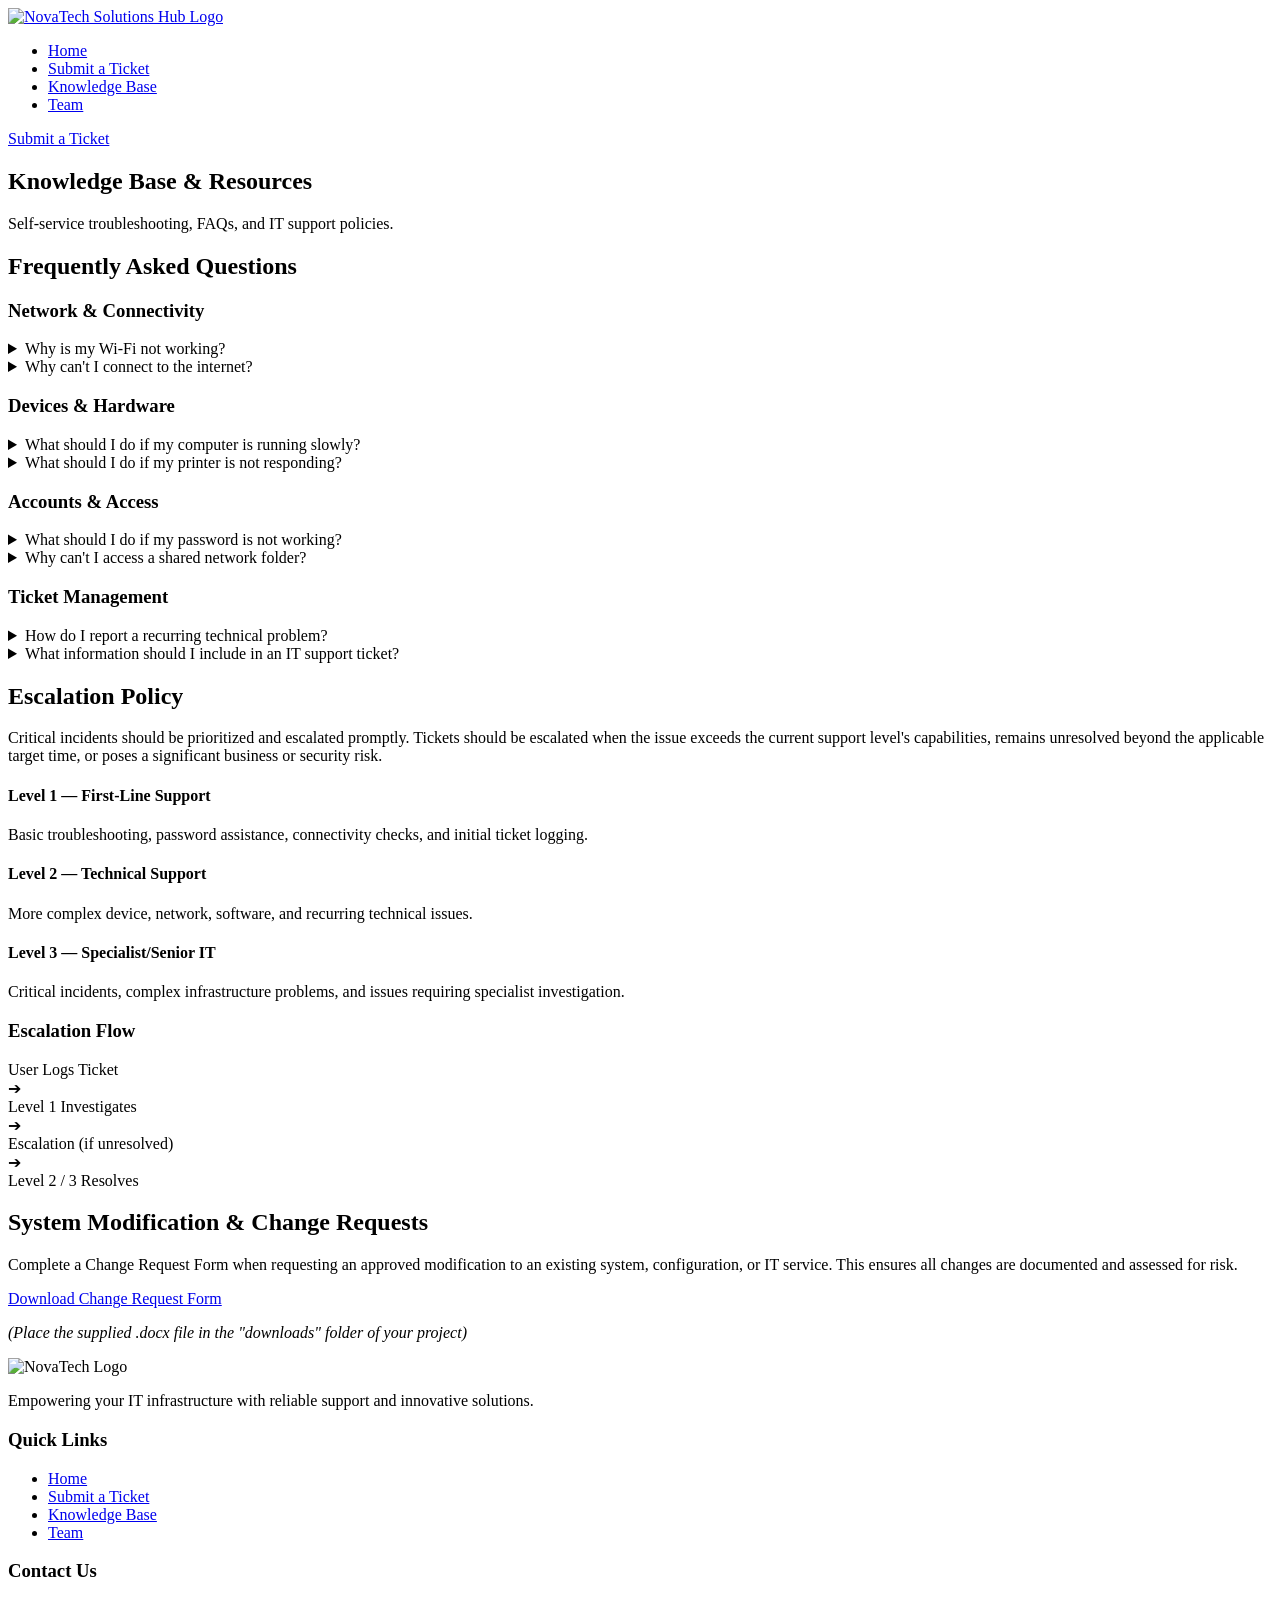
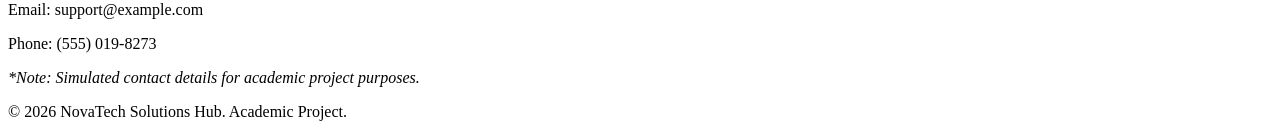
==== knowledge-base.html @ 7ab551b1 "Create knowledge-base.html" ====
<!DOCTYPE html>
<html lang="en">
<head>
    <meta charset="UTF-8">
    <meta name="viewport" content="width=device-width, initial-scale=1.0">
    <title>Knowledge Base | NovaTech Solutions Hub</title>
    <link rel="stylesheet" href="style.css">
</head>
<body>
    <!-- Header & Navigation -->
    <header>
        <div class="container header-container">
            <div class="logo">
                <a href="index.html">
                    <img src="images/novatech-logo.png" alt="NovaTech Solutions Hub Logo">
                </a>
            </div>
            <nav>
                <ul class="nav-links">
                    <li><a href="index.html">Home</a></li>
                    <li><a href="submit-ticket.html">Submit a Ticket</a></li>
                    <li><a href="knowledge-base.html" class="active">Knowledge Base</a></li>
                    <li><a href="team.html">Team</a></li>
                </ul>
            </nav>
            <div class="header-cta">
                <a href="submit-ticket.html" class="btn btn-primary">Submit a Ticket</a>
            </div>
        </div>
    </header>

    <!-- Page Header -->
    <section class="page-header">
        <div class="container">
            <h1>Knowledge Base & Resources</h1>
            <p>Self-service troubleshooting, FAQs, and IT support policies.</p>
        </div>
    </section>

    <!-- Main Content -->
    <section class="kb-section section-padding">
        <div class="container">
            
            <!-- FAQs Section -->
            <div class="faq-container">
                <div class="section-title">
                    <h2>Frequently Asked Questions</h2>
                    <div class="divider"></div>
                </div>

                <!-- Category: Network & Connectivity -->
                <div class="faq-category">
                    <h3>Network & Connectivity</h3>
                    
                    <details class="faq-item">
                        <summary>Why is my Wi-Fi not working?</summary>
                        <div class="faq-content">
                            <p><strong>Steps:</strong> Ensure Wi-Fi is enabled on your device. Restart your device. Check if other devices can connect to the same network. If on a laptop, look for a physical Wi-Fi switch.</p>
                            <p><strong>Stop & Report:</strong> Stop troubleshooting and log a ticket if the network name (SSID) is missing, or if multiple users are experiencing the same issue.</p>
                        </div>
                    </details>
                    
                    <details class="faq-item">
                        <summary>Why can't I connect to the internet?</summary>
                        <div class="faq-content">
                            <p><strong>Steps:</strong> Check your ethernet cable connections if hardwired. Verify your router/modem is powered on. Restart your browser and clear the cache.</p>
                            <p><strong>Stop & Report:</strong> Stop if you receive specific proxy or DNS error messages, and report the issue to IT support.</p>
                        </div>
                    </details>
                </div>

                <!-- Category: Devices & Hardware -->
                <div class="faq-category">
                    <h3>Devices & Hardware</h3>
                    
                    <details class="faq-item">
                        <summary>What should I do if my computer is running slowly?</summary>
                        <div class="faq-content">
                            <p><strong>Steps:</strong> Close unused applications and browser tabs. Perform a system restart. Check your hard drive for available space.</p>
                            <p><strong>Stop & Report:</strong> Log a ticket if the computer crashes, makes unusual hardware noises, or remains slow after a reboot.</p>
                        </div>
                    </details>

                    <details class="faq-item">
                        <summary>What should I do if my printer is not responding?</summary>
                        <div class="faq-content">
                            <p><strong>Steps:</strong> Verify the printer is turned on and has paper/toner. Clear any visible paper jams. Cancel stuck documents in the print queue and restart the printer.</p>
                            <p><strong>Stop & Report:</strong> Report the issue if the printer displays an internal hardware error code or if it disappears completely from your network devices list.</p>
                        </div>
                    </details>
                </div>

                <!-- Category: Accounts & Access -->
                <div class="faq-category">
                    <h3>Accounts & Access</h3>
                    
                    <details class="faq-item">
                        <summary>What should I do if my password is not working?</summary>
                        <div class="faq-content">
                            <p><strong>Steps:</strong> Ensure Caps Lock is off. Carefully retype your password. Try logging into a different company portal to verify if the account is locked.</p>
                            <p><strong>Stop & Report:</strong> If you receive a "Account Locked" message or have forgotten the password entirely, submit a ticket for a secure password reset.</p>
                        </div>
                    </details>

                    <details class="faq-item">
                        <summary>Why can't I access a shared network folder?</summary>
                        <div class="faq-content">
                            <p><strong>Steps:</strong> Check your internet/VPN connection. Restart your file explorer. Verify the folder path is correct.</p>
                            <p><strong>Stop & Report:</strong> Log a ticket if you get an "Access Denied" error, as your user permissions may need to be modified.</p>
                        </div>
                    </details>
                </div>

                <!-- Category: Ticket Management -->
                <div class="faq-category">
                    <h3>Ticket Management</h3>
                    
                    <details class="faq-item">
                        <summary>How do I report a recurring technical problem?</summary>
                        <div class="faq-content">
                            <p><strong>Steps:</strong> Download the IT Ticket Management Workbook. Clearly state that this is a recurring issue and reference any previous ticket numbers if available.</p>
                            <p><strong>Stop & Report:</strong> Do not attempt advanced registry or system changes. Let technical support investigate the root cause.</p>
                        </div>
                    </details>

                    <details class="faq-item">
                        <summary>What information should I include in an IT support ticket?</summary>
                        <div class="faq-content">
                            <p><strong>Steps:</strong> Include your name, date/time, affected device, a clear description of the issue, specific error messages, impact on your work, and what you have already tried to fix it.</p>
                        </div>
                    </details>
                </div>
            </div>

            <!-- Escalation Policy Section -->
            <div class="escalation-section mt-4 bg-light card">
                <div class="section-title">
                    <h2>Escalation Policy</h2>
                    <div class="divider"></div>
                </div>
                <p class="mb-2">Critical incidents should be prioritized and escalated promptly. Tickets should be escalated when the issue exceeds the current support level's capabilities, remains unresolved beyond the applicable target time, or poses a significant business or security risk.</p>
                
                <div class="escalation-levels">
                    <div class="level-card">
                        <h4>Level 1 — First-Line Support</h4>
                        <p>Basic troubleshooting, password assistance, connectivity checks, and initial ticket logging.</p>
                    </div>
                    <div class="level-card">
                        <h4>Level 2 — Technical Support</h4>
                        <p>More complex device, network, software, and recurring technical issues.</p>
                    </div>
                    <div class="level-card">
                        <h4>Level 3 — Specialist/Senior IT</h4>
                        <p>Critical incidents, complex infrastructure problems, and issues requiring specialist investigation.</p>
                    </div>
                </div>

                <div class="escalation-flow mt-3">
                    <h3>Escalation Flow</h3>
                    <div class="flow-diagram">
                        <div class="flow-box">User Logs Ticket</div>
                        <div class="flow-arrow">➔</div>
                        <div class="flow-box">Level 1 Investigates</div>
                        <div class="flow-arrow">➔</div>
                        <div class="flow-box">Escalation (if unresolved)</div>
                        <div class="flow-arrow">➔</div>
                        <div class="flow-box">Level 2 / 3 Resolves</div>
                    </div>
                </div>
            </div>

            <!-- Change Request Form -->
            <div class="change-request-section text-center mt-4">
                <h2>System Modification & Change Requests</h2>
                <p class="mb-2">Complete a Change Request Form when requesting an approved modification to an existing system, configuration, or IT service. This ensures all changes are documented and assessed for risk.</p>
                <a href="downloads/Change-Request-Form.docx" class="btn btn-secondary btn-large" download>Download Change Request Form</a>
                <p class="small-text mt-1"><em>(Place the supplied .docx file in the "downloads" folder of your project)</em></p>
            </div>

        </div>
    </section>

    <!-- Footer -->
    <footer>
        <div class="container footer-container">
            <div class="footer-info">
                <img src="images/novatech-logo.png" alt="NovaTech Logo" class="footer-logo">
                <p>Empowering your IT infrastructure with reliable support and innovative solutions.</p>
            </div>
            <div class="footer-links">
                <h3>Quick Links</h3>
                <ul>
                    <li><a href="index.html">Home</a></li>
                    <li><a href="submit-ticket.html">Submit a Ticket</a></li>
                    <li><a href="knowledge-base.html">Knowledge Base</a></li>
                    <li><a href="team.html">Team</a></li>
                </ul>
            </div>
            <div class="footer-contact">
                <h3>Contact Us</h3>
                <p>Email: support@example.com</p>
                <p>Phone: (555) 019-8273</p>
                <p><em>*Note: Simulated contact details for academic project purposes.</em></p>
            </div>
        </div>
        <div class="footer-bottom">
            <p>&copy; 2026 NovaTech Solutions Hub. Academic Project.</p>
        </div>
    </footer>
</body>
  </html>
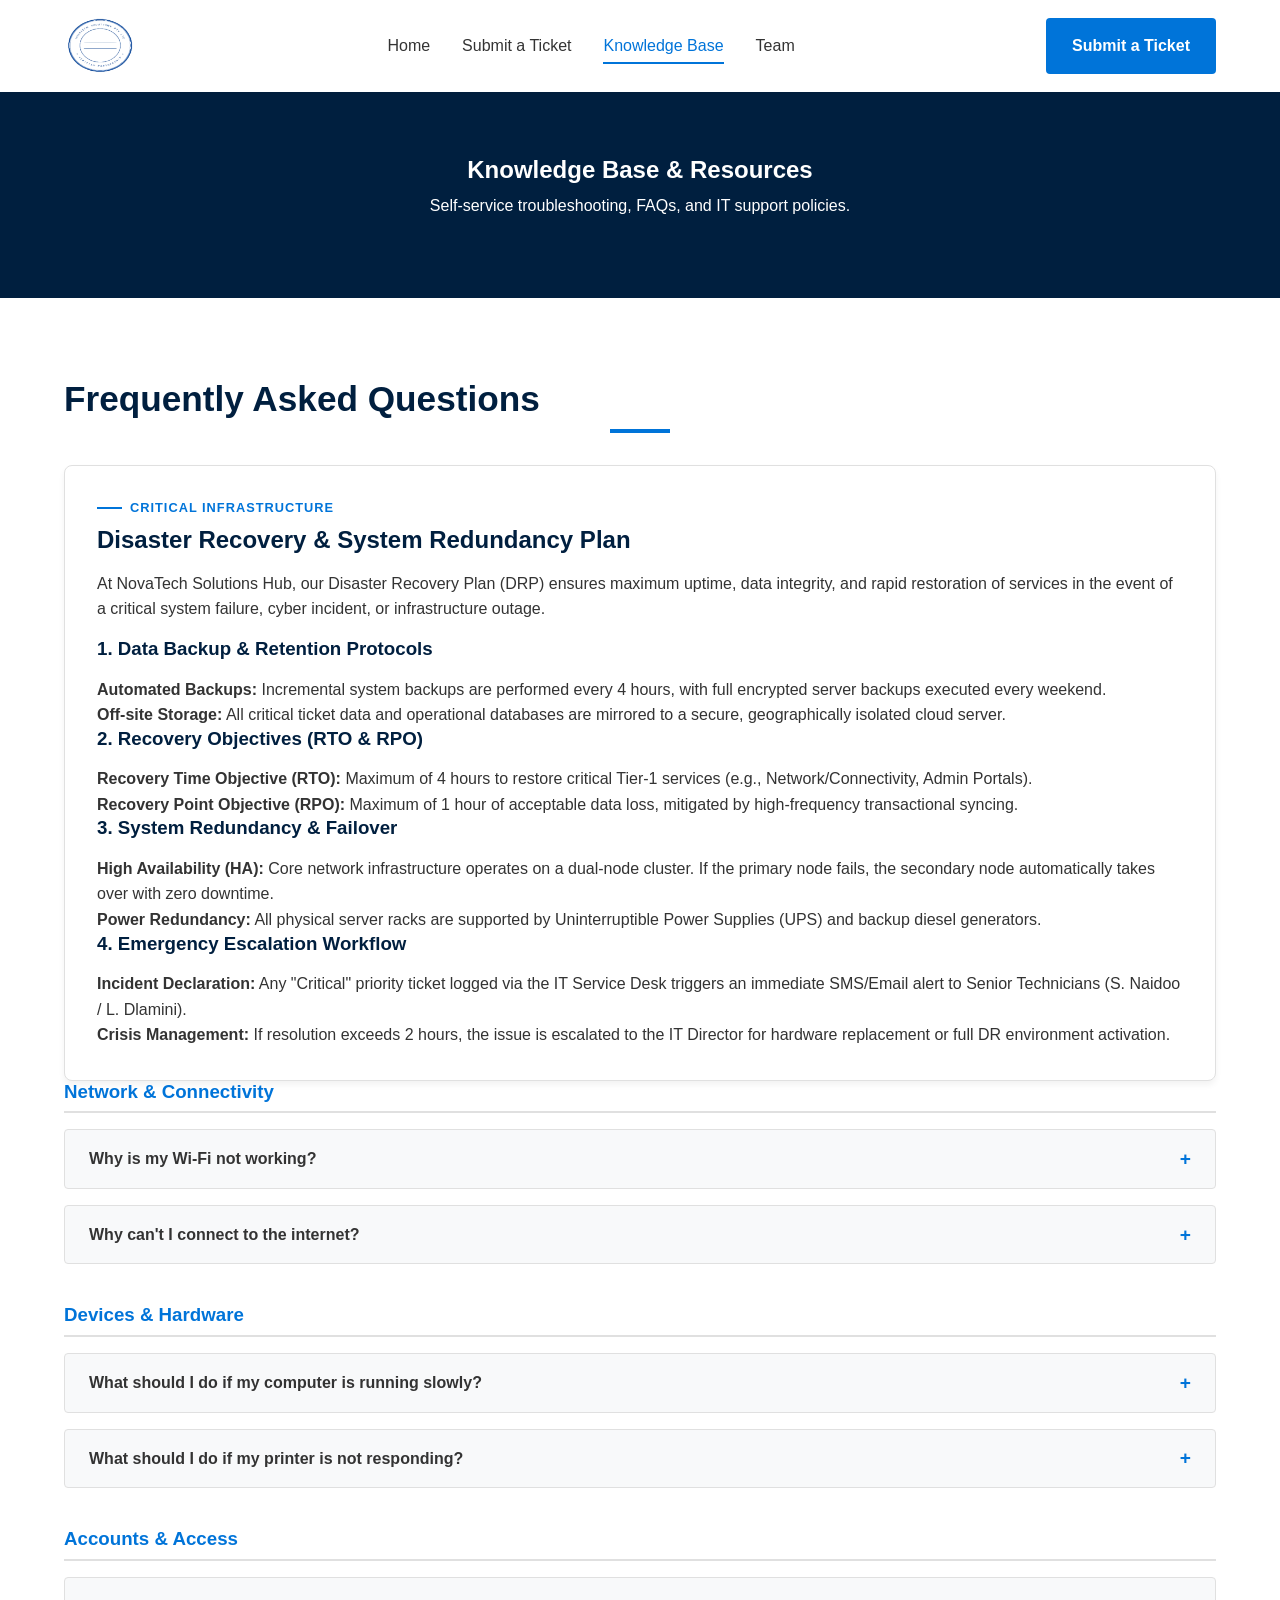
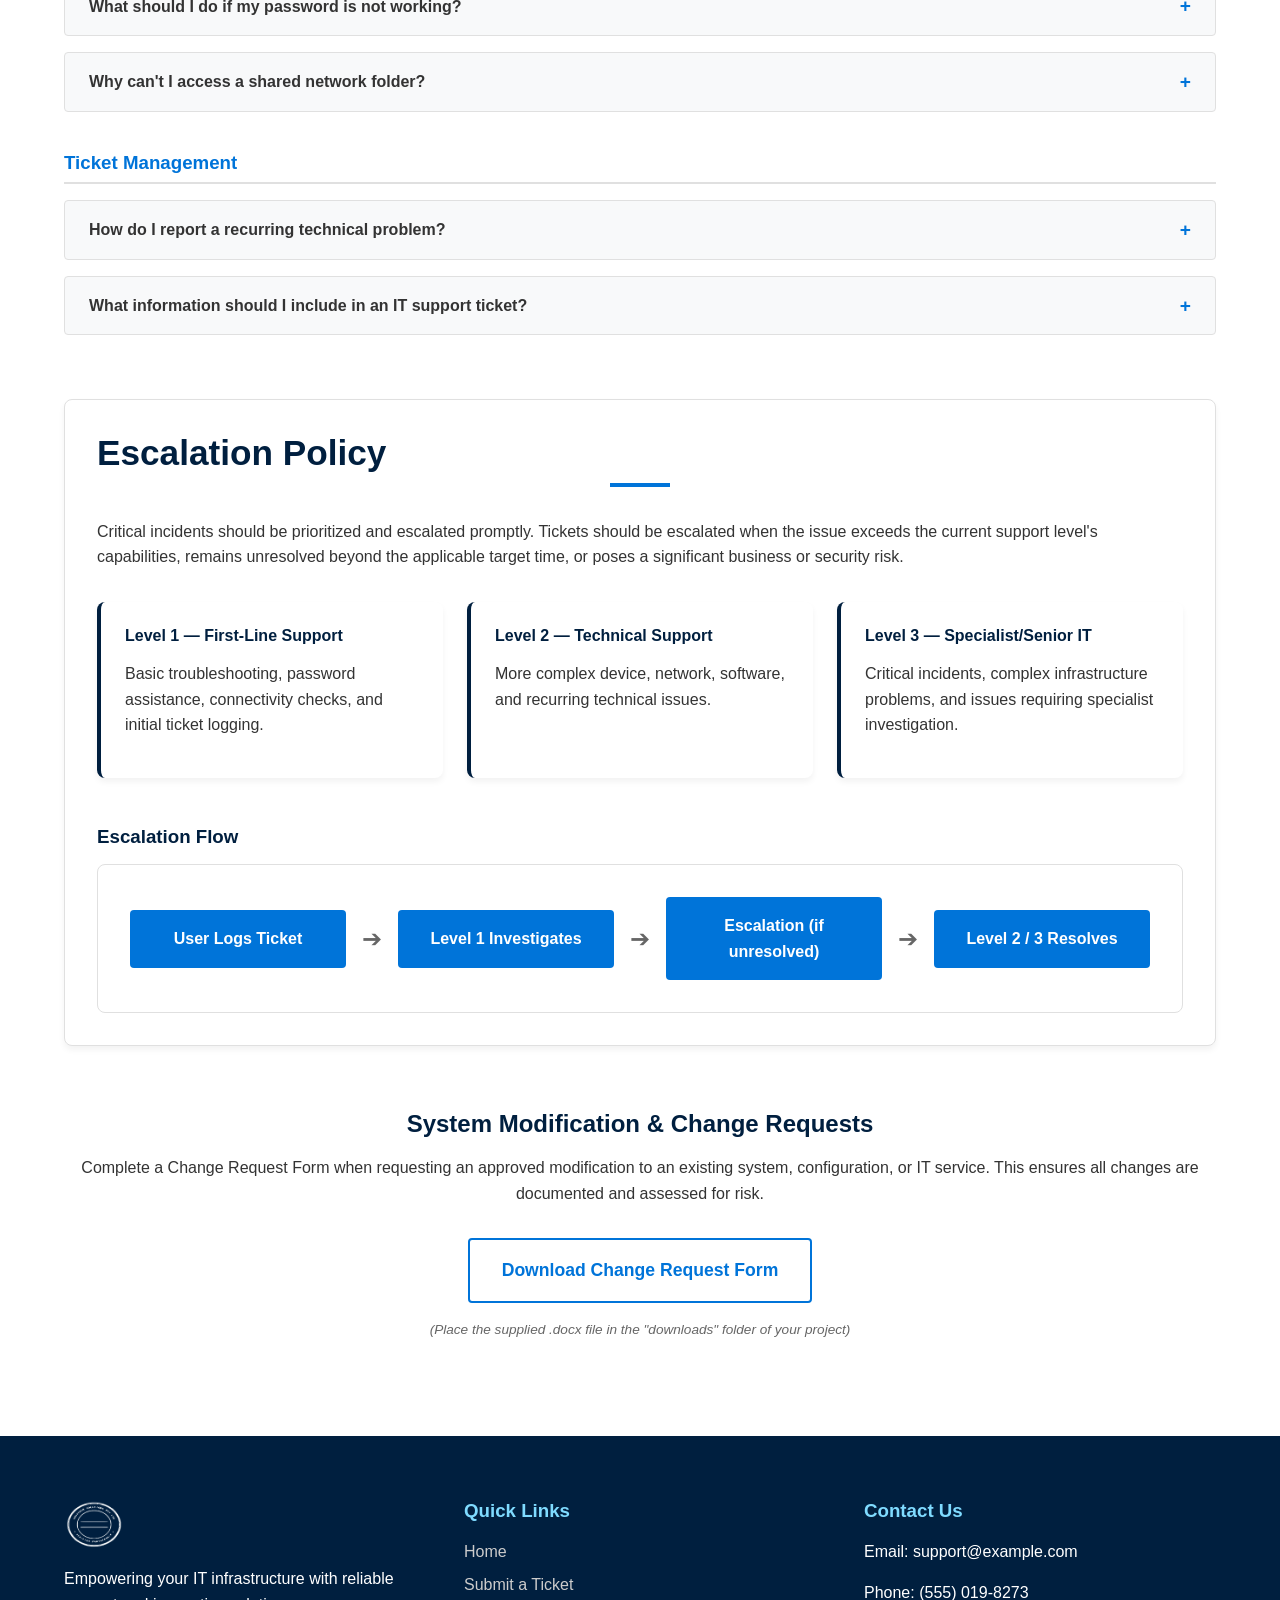
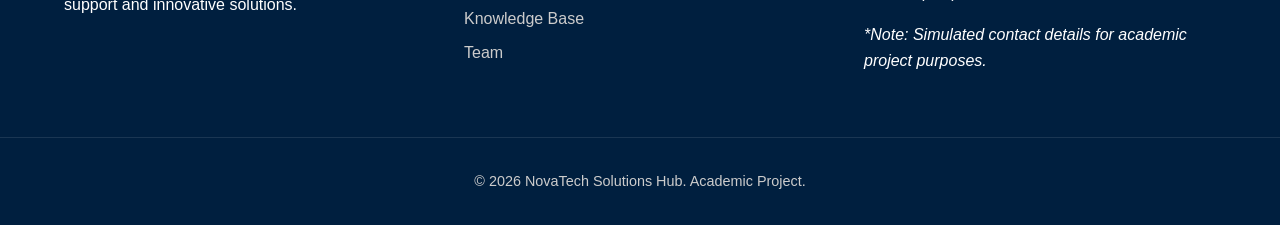
==== commit 8d63dc54: "Update knowledge-base.html" ====
--- a/knowledge-base.html
+++ b/knowledge-base.html
@@ -47,6 +47,47 @@
                     <h2>Frequently Asked Questions</h2>
                     <div class="divider"></div>
                 </div>
+                <!-- Disaster Recovery & Business Continuity Plan -->
+<div class="kb-section card mb-4" id="disaster-recovery">
+    <div class="card-subtitle"><span class="blue-line"></span> CRITICAL INFRASTRUCTURE</div>
+    <h2>Disaster Recovery & System Redundancy Plan</h2>
+    <p>At NovaTech Solutions Hub, our Disaster Recovery Plan (DRP) ensures maximum uptime, data integrity, and rapid restoration of services in the event of a critical system failure, cyber incident, or infrastructure outage.</p>
+    
+    <div class="drp-grid">
+        <div class="drp-item">
+            <h3>1. Data Backup & Retention Protocols</h3>
+            <ul>
+                <li><strong>Automated Backups:</strong> Incremental system backups are performed every 4 hours, with full encrypted server backups executed every weekend.</li>
+                <li><strong>Off-site Storage:</strong> All critical ticket data and operational databases are mirrored to a secure, geographically isolated cloud server.</li>
+            </ul>
+        </div>
+
+        <div class="drp-item">
+            <h3>2. Recovery Objectives (RTO & RPO)</h3>
+            <ul>
+                <li><strong>Recovery Time Objective (RTO):</strong> Maximum of 4 hours to restore critical Tier-1 services (e.g., Network/Connectivity, Admin Portals).</li>
+                <li><strong>Recovery Point Objective (RPO):</strong> Maximum of 1 hour of acceptable data loss, mitigated by high-frequency transactional syncing.</li>
+            </ul>
+        </div>
+
+        <div class="drp-item">
+            <h3>3. System Redundancy & Failover</h3>
+            <ul>
+                <li><strong>High Availability (HA):</strong> Core network infrastructure operates on a dual-node cluster. If the primary node fails, the secondary node automatically takes over with zero downtime.</li>
+                <li><strong>Power Redundancy:</strong> All physical server racks are supported by Uninterruptible Power Supplies (UPS) and backup diesel generators.</li>
+            </ul>
+        </div>
+
+        <div class="drp-item">
+            <h3>4. Emergency Escalation Workflow</h3>
+            <ul>
+                <li><strong>Incident Declaration:</strong> Any "Critical" priority ticket logged via the IT Service Desk triggers an immediate SMS/Email alert to Senior Technicians (S. Naidoo / L. Dlamini).</li>
+                <li><strong>Crisis Management:</strong> If resolution exceeds 2 hours, the issue is escalated to the IT Director for hardware replacement or full DR environment activation.</li>
+            </ul>
+        </div>
+    </div>
+</div>
+                
 
                 <!-- Category: Network & Connectivity -->
                 <div class="faq-category">
--- a/style.css
+++ b/style.css
@@ -0,0 +1,725 @@
+/*=========================================
+  CSS RESET & VARIABLES
+=========================================*/
+:root {
+    --primary-color: #001f3f; /* Navy */
+    --secondary-color: #0074D9; /* Medium Blue */
+    --accent-color: #7FDBFF; /* Light Blue */
+    --bg-light: #F8F9FA;
+    --bg-white: #FFFFFF;
+    --text-dark: #333333;
+    --text-muted: #666666;
+    --border-color: #E0E0E0;
+    --shadow: 0 4px 6px rgba(0, 0, 0, 0.05);
+    --transition: all 0.3s ease;
+}
+
+* {
+    margin: 0;
+    padding: 0;
+    box-sizing: border-box;
+}
+
+body {
+    font-family: 'Segoe UI', Tahoma, Geneva, Verdana, sans-serif;
+    line-height: 1.6;
+    color: var(--text-dark);
+    background-color: var(--bg-white);
+}
+
+a {
+    text-decoration: none;
+    color: var(--secondary-color);
+    transition: var(--transition);
+}
+
+a:hover {
+    color: var(--primary-color);
+}
+
+img {
+    max-width: 100%;
+    height: auto;
+    display: block;
+}
+
+ul {
+    list-style: none;
+}
+
+.container {
+    width: 90%;
+    max-width: 1200px;
+    margin: 0 auto;
+}
+
+/*=========================================
+  TYPOGRAPHY & UTILITIES
+=========================================*/
+h1, h2, h3, h4 {
+    color: var(--primary-color);
+    margin-bottom: 1rem;
+    line-height: 1.2;
+}
+
+p {
+    margin-bottom: 1rem;
+}
+
+.text-center { text-align: center; }
+.mt-1 { margin-top: 1rem; }
+.mt-2 { margin-top: 2rem; }
+.mt-3 { margin-top: 3rem; }
+.mt-4 { margin-top: 4rem; }
+.mb-2 { margin-bottom: 2rem; }
+.bg-light { background-color: var(--bg-light); }
+.small-text { font-size: 0.85rem; color: var(--text-muted); }
+
+.section-padding {
+    padding: 5rem 0;
+}
+
+.section-title h2 {
+    font-size: 2.2rem;
+    margin-bottom: 0.5rem;
+}
+
+.divider {
+    height: 4px;
+    width: 60px;
+    background-color: var(--secondary-color);
+    margin: 0 auto 2rem auto;
+}
+
+/*=========================================
+  BUTTONS
+=========================================*/
+.btn {
+    display: inline-block;
+    padding: 0.8rem 1.5rem;
+    border-radius: 4px;
+    font-weight: 600;
+    text-align: center;
+    cursor: pointer;
+    border: 2px solid transparent;
+}
+
+.btn-primary {
+    background-color: var(--secondary-color);
+    color: #fff;
+}
+
+.btn-primary:hover {
+    background-color: var(--primary-color);
+    color: #fff;
+}
+
+.btn-secondary {
+    background-color: transparent;
+    color: var(--secondary-color);
+    border-color: var(--secondary-color);
+}
+
+.btn-secondary:hover {
+    background-color: var(--secondary-color);
+    color: #fff;
+}
+
+.btn-large {
+    padding: 1rem 2rem;
+    font-size: 1.1rem;
+}
+
+/*=========================================
+  HEADER & NAVIGATION
+=========================================*/
+header {
+    background-color: var(--bg-white);
+    box-shadow: var(--shadow);
+    position: sticky;
+    top: 0;
+    z-index: 1000;
+}
+
+.header-container {
+    display: flex;
+    justify-content: space-between;
+    align-items: center;
+    padding: 1rem 0;
+    flex-wrap: wrap; /* Allows stacking on mobile */
+}
+
+.logo img {
+    height: 60px; /* Preserve proportion */
+}
+
+nav .nav-links {
+    display: flex;
+    gap: 2rem;
+}
+
+nav .nav-links a {
+    color: var(--text-dark);
+    font-weight: 500;
+    padding: 0.5rem 0;
+}
+
+nav .nav-links a:hover, nav .nav-links a.active {
+    color: var(--secondary-color);
+    border-bottom: 2px solid var(--secondary-color);
+}
+
+/*=========================================
+  HERO & PAGE HEADERS
+=========================================*/
+.hero {
+    background: linear-gradient(135deg, var(--primary-color) 0%, var(--secondary-color) 100%);
+    color: #fff;
+    padding: 8rem 0;
+    text-align: center;
+}
+
+.hero h1 {
+    color: #fff;
+    font-size: 3rem;
+    margin-bottom: 1.5rem;
+}
+
+.hero p {
+    font-size: 1.2rem;
+    max-width: 700px;
+    margin: 0 auto 2rem auto;
+}
+
+.hero-buttons {
+    display: flex;
+    gap: 1rem;
+    justify-content: center;
+}
+
+.hero-buttons .btn-secondary {
+    color: #fff;
+    border-color: #fff;
+}
+
+.hero-buttons .btn-secondary:hover {
+    background-color: #fff;
+    color: var(--primary-color);
+}
+
+.page-header {
+    background-color: var(--primary-color);
+    color: #fff;
+    padding: 4rem 0;
+    text-align: center;
+}
+
+.page-header h1 {
+    color: #fff;
+    margin-bottom: 0.5rem;
+}
+
+/*=========================================
+  HOME PAGE SPECIFICS
+=========================================*/
+.about-grid {
+    display: grid;
+    grid-template-columns: 1fr 1fr;
+    gap: 3rem;
+}
+
+.about-card {
+    background: var(--bg-light);
+    padding: 2.5rem;
+    border-radius: 8px;
+    border-left: 5px solid var(--secondary-color);
+}
+
+.innovation-content {
+    max-width: 800px;
+    margin: 0 auto;
+    font-size: 1.1rem;
+    text-align: center;
+}
+
+.steps-grid {
+    display: grid;
+    grid-template-columns: repeat(auto-fit, minmax(200px, 1fr));
+    gap: 2rem;
+}
+
+.step-card {
+    text-align: center;
+    padding: 1.5rem;
+    border: 1px solid var(--border-color);
+    border-radius: 8px;
+    background: var(--bg-white);
+    transition: var(--transition);
+}
+
+.step-card:hover {
+    transform: translateY(-5px);
+    box-shadow: var(--shadow);
+}
+
+.step-number {
+    background-color: var(--accent-color);
+    color: var(--primary-color);
+    width: 40px;
+    height: 40px;
+    line-height: 40px;
+    border-radius: 50%;
+    font-size: 1.2rem;
+    font-weight: bold;
+    margin: 0 auto 1rem auto;
+}
+
+.services-grid {
+    display: grid;
+    grid-template-columns: repeat(auto-fit, minmax(250px, 1fr));
+    gap: 2rem;
+}
+
+.service-card {
+    background: var(--bg-white);
+    padding: 2rem;
+    border-radius: 8px;
+    box-shadow: var(--shadow);
+    border-top: 4px solid var(--secondary-color);
+}
+
+/*=========================================
+  SUBMIT TICKET SPECIFICS
+=========================================*/
+.card {
+    background: var(--bg-white);
+    padding: 2rem;
+    border-radius: 8px;
+    box-shadow: var(--shadow);
+    border: 1px solid var(--border-color);
+}
+
+.ticket-content-grid {
+    display: grid;
+    grid-template-columns: 1fr 1fr;
+    gap: 2rem;
+}
+
+.styled-list {
+    margin-left: 1.5rem;
+    list-style-type: square;
+}
+
+.styled-list li {
+    margin-bottom: 0.8rem;
+}
+
+.styled-table {
+    width: 100%;
+    border-collapse: collapse;
+    margin-top: 1rem;
+}
+
+.styled-table th, .styled-table td {
+    padding: 1rem;
+    text-align: left;
+    border-bottom: 1px solid var(--border-color);
+}
+
+.styled-table th {
+    background-color: var(--bg-light);
+    color: var(--primary-color);
+}
+
+.badge {
+    padding: 0.3rem 0.6rem;
+    border-radius: 4px;
+    font-size: 0.85rem;
+    font-weight: bold;
+    color: #fff;
+}
+
+.badge-critical { background-color: #dc3545; }
+.badge-high { background-color: #fd7e14; }
+.badge-medium { background-color: #ffc107; color: #212529; }
+.badge-low { background-color: #28a745; }
+
+/*=========================================
+  KNOWLEDGE BASE SPECIFICS
+=========================================*/
+.faq-category {
+    margin-bottom: 2.5rem;
+}
+
+.faq-category h3 {
+    border-bottom: 2px solid var(--border-color);
+    padding-bottom: 0.5rem;
+    margin-bottom: 1rem;
+    color: var(--secondary-color);
+}
+
+.faq-item {
+    background: var(--bg-light);
+    border-radius: 4px;
+    margin-bottom: 1rem;
+    border: 1px solid var(--border-color);
+}
+
+.faq-item summary {
+    padding: 1rem 1.5rem;
+    font-weight: 600;
+    cursor: pointer;
+    list-style: none; /* Hide default arrow in modern browsers */
+    position: relative;
+}
+
+.faq-item summary::-webkit-details-marker {
+    display: none; /* Hide default arrow in Safari */
+}
+
+.faq-item summary::after {
+    content: '+';
+    position: absolute;
+    right: 1.5rem;
+    top: 50%;
+    transform: translateY(-50%);
+    font-size: 1.2rem;
+    color: var(--secondary-color);
+}
+
+.faq-item[open] summary::after {
+    content: '-';
+}
+
+.faq-content {
+    padding: 1rem 1.5rem;
+    border-top: 1px solid var(--border-color);
+    background: var(--bg-white);
+}
+
+.escalation-levels {
+    display: grid;
+    grid-template-columns: repeat(auto-fit, minmax(250px, 1fr));
+    gap: 1.5rem;
+}
+
+.level-card {
+    background: var(--bg-white);
+    padding: 1.5rem;
+    border-radius: 8px;
+    border-left: 4px solid var(--primary-color);
+    box-shadow: var(--shadow);
+}
+
+.flow-diagram {
+    display: flex;
+    align-items: center;
+    justify-content: space-between;
+    flex-wrap: wrap;
+    gap: 1rem;
+    background: var(--bg-white);
+    padding: 2rem;
+    border-radius: 8px;
+    border: 1px solid var(--border-color);
+}
+
+.flow-box {
+    background-color: var(--secondary-color);
+    color: #fff;
+    padding: 1rem;
+    border-radius: 4px;
+    font-weight: 600;
+    text-align: center;
+    flex: 1;
+    min-width: 150px;
+}
+
+.flow-arrow {
+    font-size: 1.5rem;
+    color: var(--text-muted);
+}
+
+/*=========================================
+  TEAM SPECIFICS
+=========================================*/
+.team-grid {
+    display: grid;
+    grid-template-columns: repeat(4, 1fr);
+    gap: 2rem;
+}
+
+.team-card {
+    background: var(--bg-white);
+    border: 1px solid var(--border-color);
+    border-radius: 8px;
+    padding: 2rem;
+    text-align: center;
+    box-shadow: var(--shadow);
+    transition: var(--transition);
+}
+
+.team-card:hover {
+    transform: translateY(-5px);
+    box-shadow: 0 8px 15px rgba(0, 0, 0, 0.1);
+}
+
+.member-initials {
+    width: 80px;
+    height: 80px;
+    background-color: var(--accent-color);
+    color: var(--primary-color);
+    font-size: 1.8rem;
+    font-weight: bold;
+    display: flex;
+    align-items: center;
+    justify-content: center;
+    border-radius: 50%;
+    margin: 0 auto 1.5rem auto;
+}
+
+.member-role {
+    color: var(--secondary-color);
+    font-size: 1rem;
+    margin-bottom: 1rem;
+}
+
+.member-desc {
+    font-size: 0.95rem;
+    margin-bottom: 1.5rem;
+}
+
+.member-contact {
+    border-top: 1px solid var(--border-color);
+    padding-top: 1rem;
+    font-size: 0.85rem;
+}
+
+/*=========================================
+  FOOTER
+=========================================*/
+footer {
+    background-color: var(--primary-color);
+    color: #fff;
+    padding: 4rem 0 1rem 0;
+}
+
+.footer-container {
+    display: grid;
+    grid-template-columns: repeat(auto-fit, minmax(250px, 1fr));
+    gap: 3rem;
+    margin-bottom: 3rem;
+}
+
+.footer-logo {
+    height: 50px;
+    margin-bottom: 1rem;
+    filter: brightness(0) invert(1); /* Makes the logo white for dark bg if needed */
+}
+
+footer h3 {
+    color: var(--accent-color);
+    margin-bottom: 1rem;
+}
+
+footer a {
+    color: #ccc;
+}
+
+footer a:hover {
+    color: var(--accent-color);
+}
+
+.footer-links ul li {
+    margin-bottom: 0.5rem;
+}
+
+.footer-bottom {
+    text-align: center;
+    padding-top: 2rem;
+    border-top: 1px solid rgba(255, 255, 255, 0.1);
+    font-size: 0.9rem;
+    color: #ccc;
+}
+
+/*=========================================
+  RESPONSIVE DESIGN (MEDIA QUERIES)
+=========================================*/
+@media (max-width: 992px) {
+    .team-grid {
+        grid-template-columns: repeat(2, 1fr);
+    }
+    .ticket-content-grid {
+        grid-template-columns: 1fr;
+    }
+    .hero h1 {
+        font-size: 2.5rem;
+    }
+}
+
+@media (max-width: 768px) {
+    .header-container {
+        flex-direction: column;
+        gap: 1rem;
+        text-align: center;
+    }
+    nav .nav-links {
+        flex-wrap: wrap;
+        justify-content: center;
+        gap: 1rem;
+    }
+    .about-grid {
+        grid-template-columns: 1fr;
+    }
+    .hero-buttons {
+        flex-direction: column;
+    }
+    .flow-diagram {
+        flex-direction: column;
+    }
+    .flow-arrow {
+        transform: rotate(90deg);
+    }
+}
+
+@media (max-width: 576px) {
+    .team-grid {
+        grid-template-columns: 1fr;
+    }
+    .section-padding {
+        padding: 3rem 0;
+    }
+    .hero {
+        padding: 4rem 0;
+    }
+}
+/*=========================================
+  TICKET PAGE LAYOUT & FORM (NEW)
+=========================================*/
+.ticket-split-layout {
+    display: flex;
+    flex-wrap: wrap;
+    gap: 3rem;
+    align-items: flex-start;
+}
+
+.ticket-form-column {
+    flex: 1 1 500px; /* Allows form to stretch comfortably */
+}
+
+.ticket-info-column {
+    flex: 1 1 350px; /* Keeps the right side tight and structured */
+    display: flex;
+    flex-direction: column;
+    gap: 2rem;
+}
+
+.ticket-form-card {
+    background: var(--bg-white);
+    border: 1px solid var(--border-color);
+    border-radius: 8px;
+    padding: 2.5rem;
+    box-shadow: var(--shadow);
+}
+
+.card-subtitle {
+    color: var(--secondary-color);
+    font-size: 0.8rem;
+    font-weight: 700;
+    text-transform: uppercase;
+    letter-spacing: 1px;
+    display: flex;
+    align-items: center;
+    gap: 0.5rem;
+    margin-bottom: 0.5rem;
+}
+
+.blue-line {
+    display: inline-block;
+    width: 25px;
+    height: 2px;
+    background-color: var(--secondary-color);
+}
+
+.ticket-form-card h2 {
+    color: var(--primary-color);
+    font-size: 1.8rem;
+    margin-bottom: 2rem;
+}
+
+.form-row {
+    display: flex;
+    gap: 1.5rem;
+    flex-wrap: wrap;
+}
+
+.form-group {
+    flex: 1 1 200px;
+    display: flex;
+    flex-direction: column;
+    margin-bottom: 1.5rem;
+}
+
+.form-group label {
+    font-size: 0.9rem;
+    color: var(--text-dark);
+    margin-bottom: 0.5rem;
+}
+
+.form-group input,
+.form-group select,
+.form-group textarea {
+    padding: 0.75rem 1rem;
+    border: 1px solid #ccc;
+    border-radius: 4px;
+    font-family: inherit;
+    font-size: 0.95rem;
+    background-color: #fff;
+    color: #333;
+    transition: var(--transition);
+}
+
+.form-group input:focus,
+.form-group select:focus,
+.form-group textarea:focus {
+    outline: none;
+    border-color: var(--secondary-color);
+}
+
+/* Grays out the date/time box to show it is auto-generated */
+.form-group input[readonly] {
+    background-color: #f9f9f9;
+    color: #666;
+    cursor: not-allowed;
+}
+
+.form-note {
+    font-size: 0.85rem;
+    color: #666;
+    display: flex;
+    align-items: center;
+    gap: 0.5rem;
+    margin-bottom: 1.5rem;
+}
+
+.icon-clock {
+    font-size: 1.1rem;
+}
+
+.btn-submit-ticket {
+    display: inline-flex;
+    align-items: center;
+    gap: 0.5rem;
+    width: 100%;
+    justify-content: center;
+    font-size: 1.1rem;
+}
+
+@media (max-width: 768px) {
+    .ticket-split-layout {
+        flex-direction: column;
+    }
+    .form-row {
+        flex-direction: column;
+        gap: 0;
+    }
+}
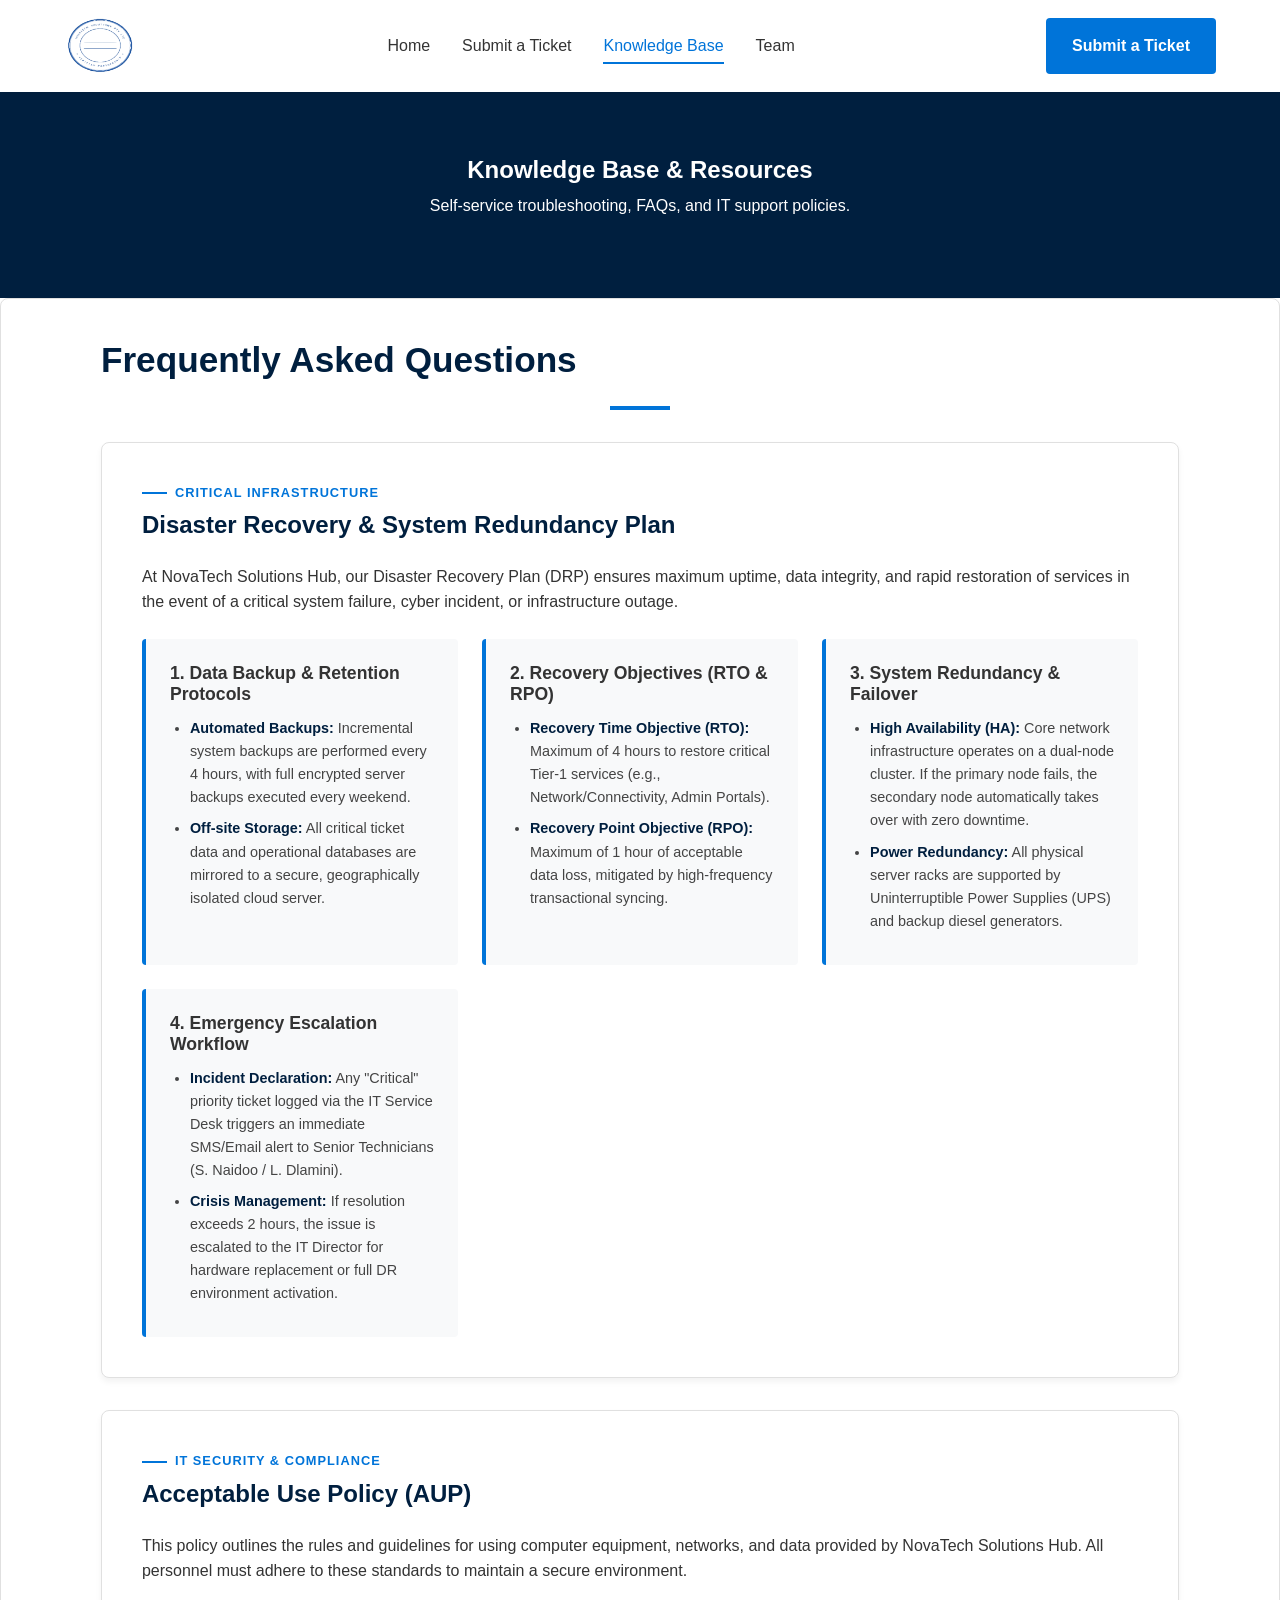
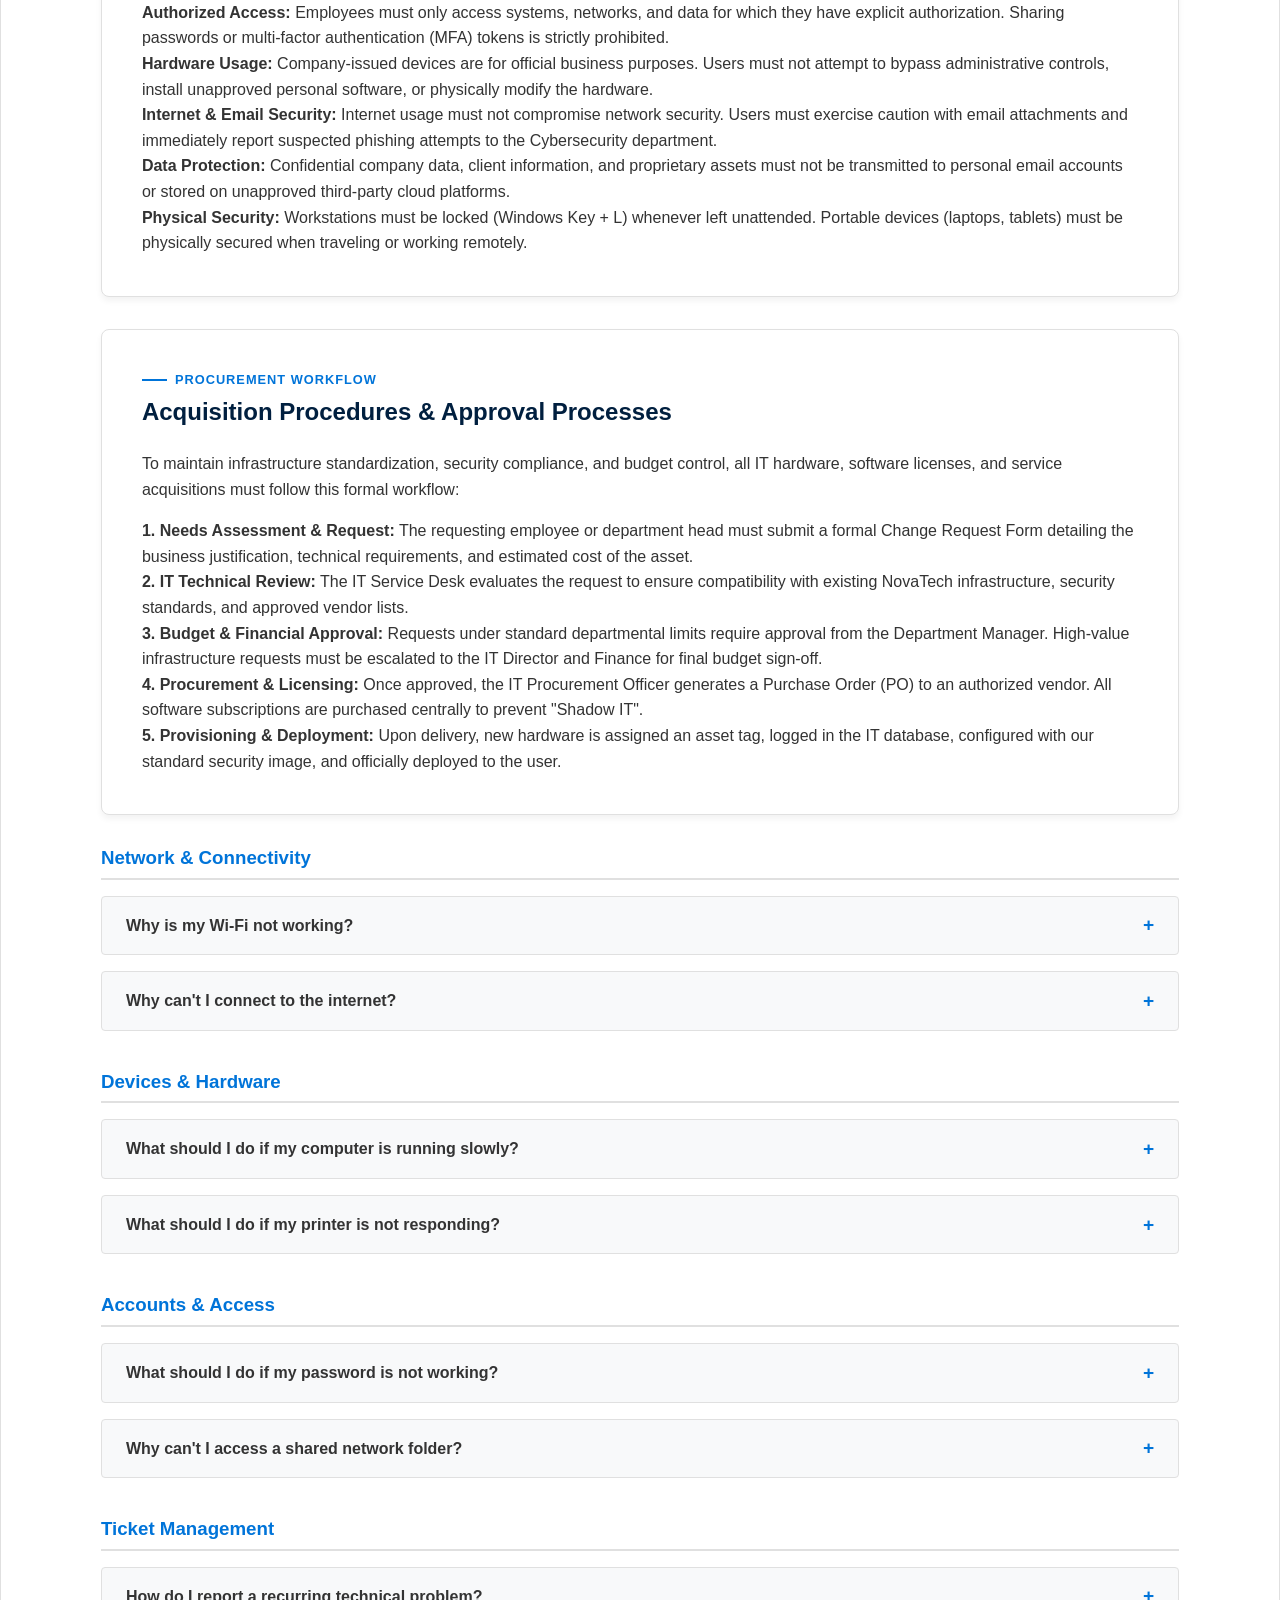
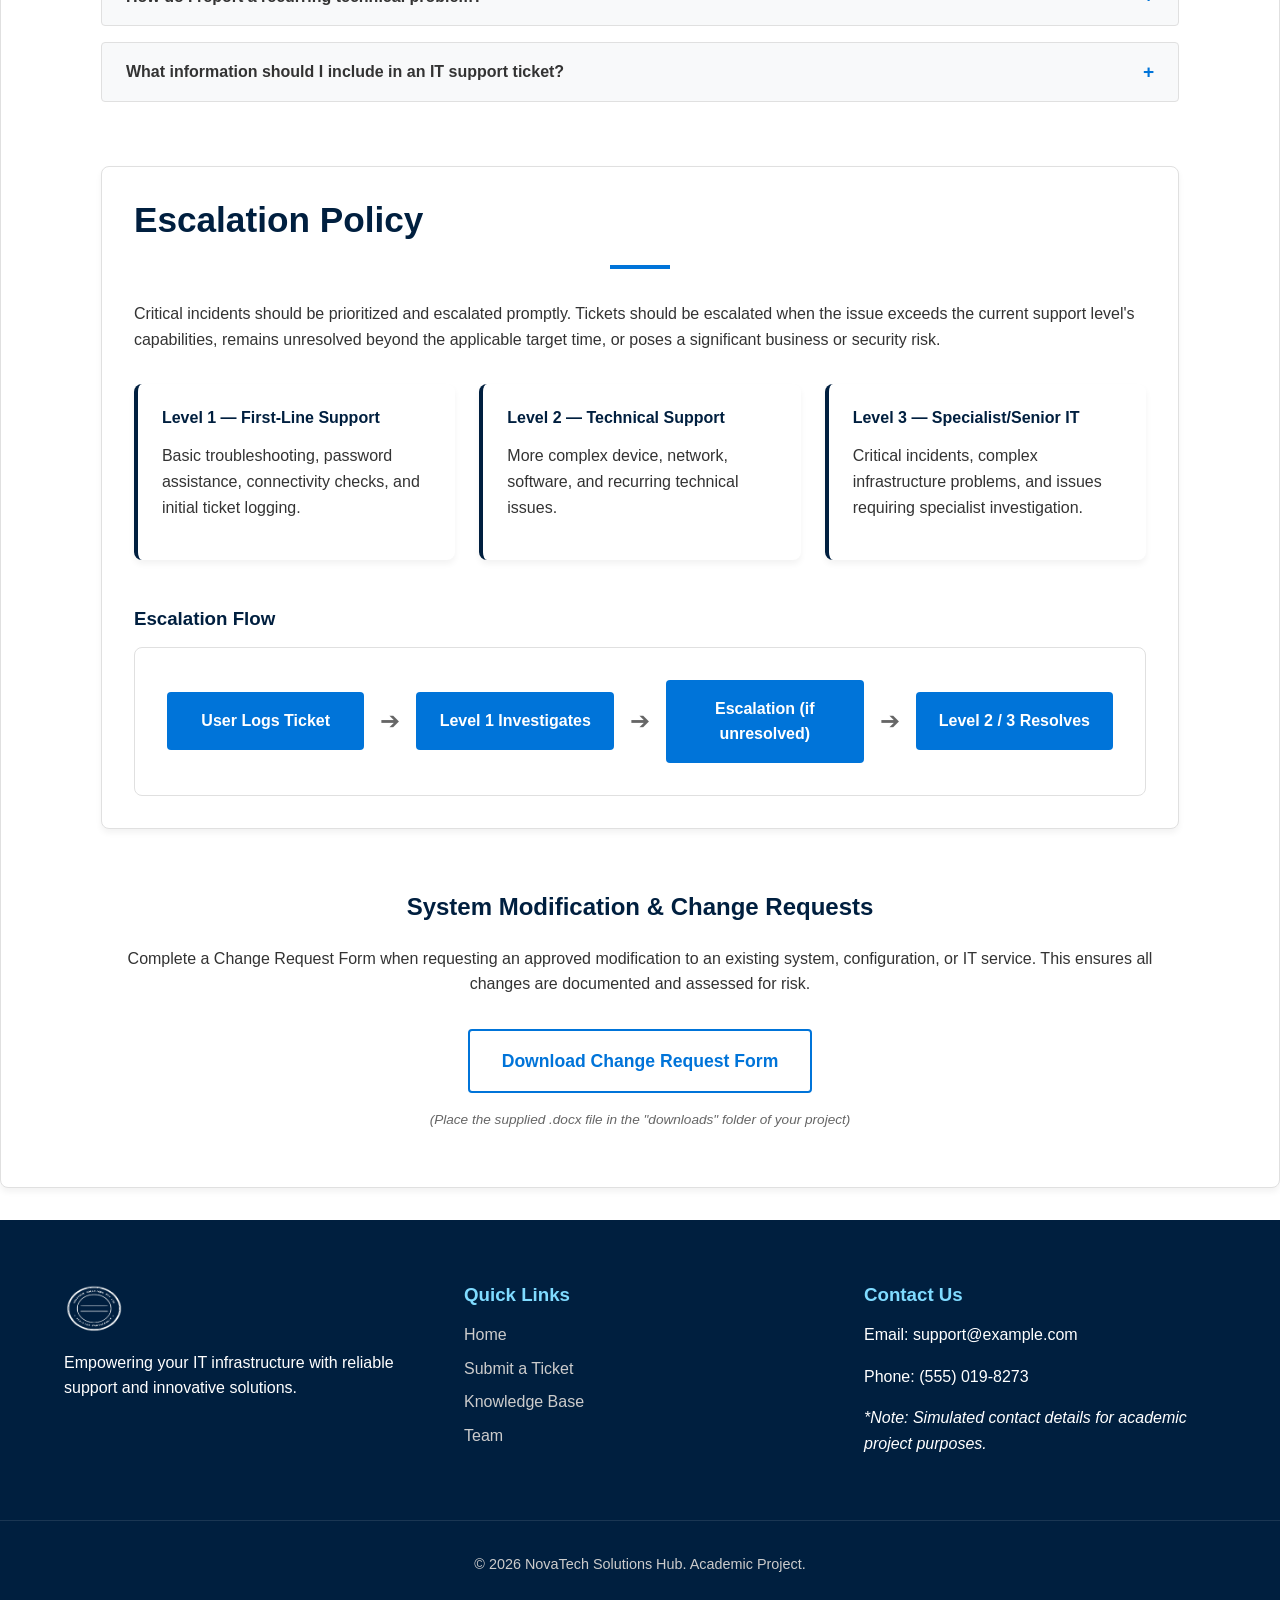
==== commit b0711f47: "Update knowledge-base.html" ====
--- a/knowledge-base.html
+++ b/knowledge-base.html
@@ -87,6 +87,36 @@
         </div>
     </div>
 </div>
+                <!-- Acceptable Use Policy -->
+<div class="kb-section card mb-4" id="acceptable-use-policy">
+    <div class="card-subtitle"><span class="blue-line"></span> IT SECURITY & COMPLIANCE</div>
+    <h2>Acceptable Use Policy (AUP)</h2>
+    <p>This policy outlines the rules and guidelines for using computer equipment, networks, and data provided by NovaTech Solutions Hub. All personnel must adhere to these standards to maintain a secure environment.</p>
+    
+    <ul class="policy-list">
+        <li><strong>Authorized Access:</strong> Employees must only access systems, networks, and data for which they have explicit authorization. Sharing passwords or multi-factor authentication (MFA) tokens is strictly prohibited.</li>
+        <li><strong>Hardware Usage:</strong> Company-issued devices are for official business purposes. Users must not attempt to bypass administrative controls, install unapproved personal software, or physically modify the hardware.</li>
+        <li><strong>Internet & Email Security:</strong> Internet usage must not compromise network security. Users must exercise caution with email attachments and immediately report suspected phishing attempts to the Cybersecurity department.</li>
+        <li><strong>Data Protection:</strong> Confidential company data, client information, and proprietary assets must not be transmitted to personal email accounts or stored on unapproved third-party cloud platforms.</li>
+        <li><strong>Physical Security:</strong> Workstations must be locked (Windows Key + L) whenever left unattended. Portable devices (laptops, tablets) must be physically secured when traveling or working remotely.</li>
+    </ul>
+</div>
+
+<!-- Acquisition & Approval Procedures -->
+<div class="kb-section card mb-4" id="acquisition-procedures">
+    <div class="card-subtitle"><span class="blue-line"></span> PROCUREMENT WORKFLOW</div>
+    <h2>Acquisition Procedures & Approval Processes</h2>
+    <p>To maintain infrastructure standardization, security compliance, and budget control, all IT hardware, software licenses, and service acquisitions must follow this formal workflow:</p>
+    
+    <ul class="policy-list">
+        <li><strong>1. Needs Assessment & Request:</strong> The requesting employee or department head must submit a formal Change Request Form detailing the business justification, technical requirements, and estimated cost of the asset.</li>
+        <li><strong>2. IT Technical Review:</strong> The IT Service Desk evaluates the request to ensure compatibility with existing NovaTech infrastructure, security standards, and approved vendor lists.</li>
+        <li><strong>3. Budget & Financial Approval:</strong> Requests under standard departmental limits require approval from the Department Manager. High-value infrastructure requests must be escalated to the IT Director and Finance for final budget sign-off.</li>
+        <li><strong>4. Procurement & Licensing:</strong> Once approved, the IT Procurement Officer generates a Purchase Order (PO) to an authorized vendor. All software subscriptions are purchased centrally to prevent "Shadow IT".</li>
+        <li><strong>5. Provisioning & Deployment:</strong> Upon delivery, new hardware is assigned an asset tag, logged in the IT database, configured with our standard security image, and officially deployed to the user.</li>
+    </ul>
+</div>
+                
                 
 
                 <!-- Category: Network & Connectivity -->
--- a/style.css
+++ b/style.css
@@ -723,3 +723,56 @@
         gap: 0;
     }
 }
+/*=========================================
+  DISASTER RECOVERY SECTION (KNOWLEDGE BASE)
+=========================================*/
+.kb-section {
+    background: var(--bg-white);
+    border: 1px solid var(--border-color);
+    border-radius: 8px;
+    padding: 2.5rem;
+    box-shadow: var(--shadow);
+    margin-bottom: 2rem;
+}
+
+.kb-section h2 {
+    color: var(--primary-color);
+    margin-bottom: 1.5rem;
+}
+
+.drp-grid {
+    display: grid;
+    grid-template-columns: repeat(auto-fit, minmax(300px, 1fr));
+    gap: 1.5rem;
+    margin-top: 1.5rem;
+}
+
+.drp-item {
+    background: #f8f9fa;
+    border-left: 4px solid var(--secondary-color);
+    padding: 1.5rem;
+    border-radius: 4px;
+}
+
+.drp-item h3 {
+    font-size: 1.1rem;
+    color: var(--text-dark);
+    margin-bottom: 0.75rem;
+}
+
+.drp-item ul {
+    list-style-type: disc;
+    padding-left: 1.25rem;
+    margin: 0;
+}
+
+.drp-item li {
+    font-size: 0.9rem;
+    margin-bottom: 0.5rem;
+    color: #444;
+}
+
+.drp-item li strong {
+    color: var(--primary-color);
+}
+
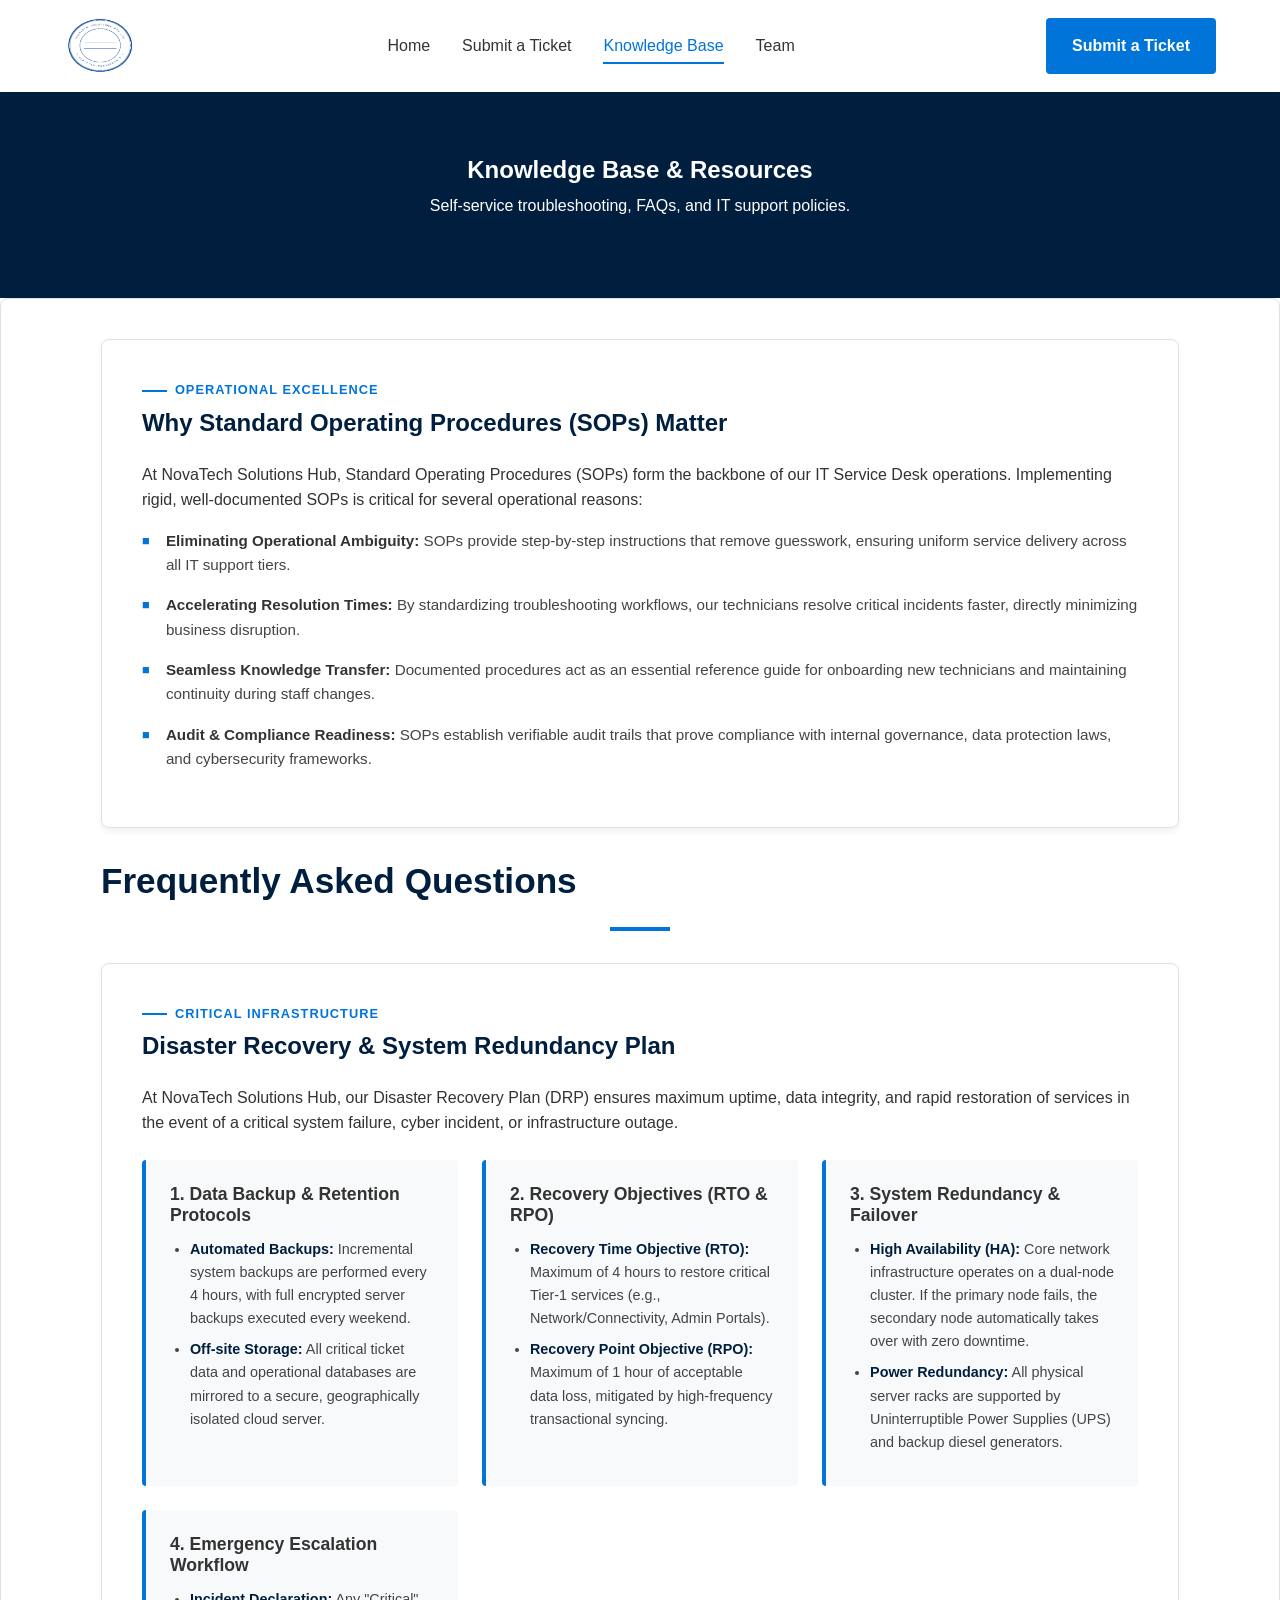
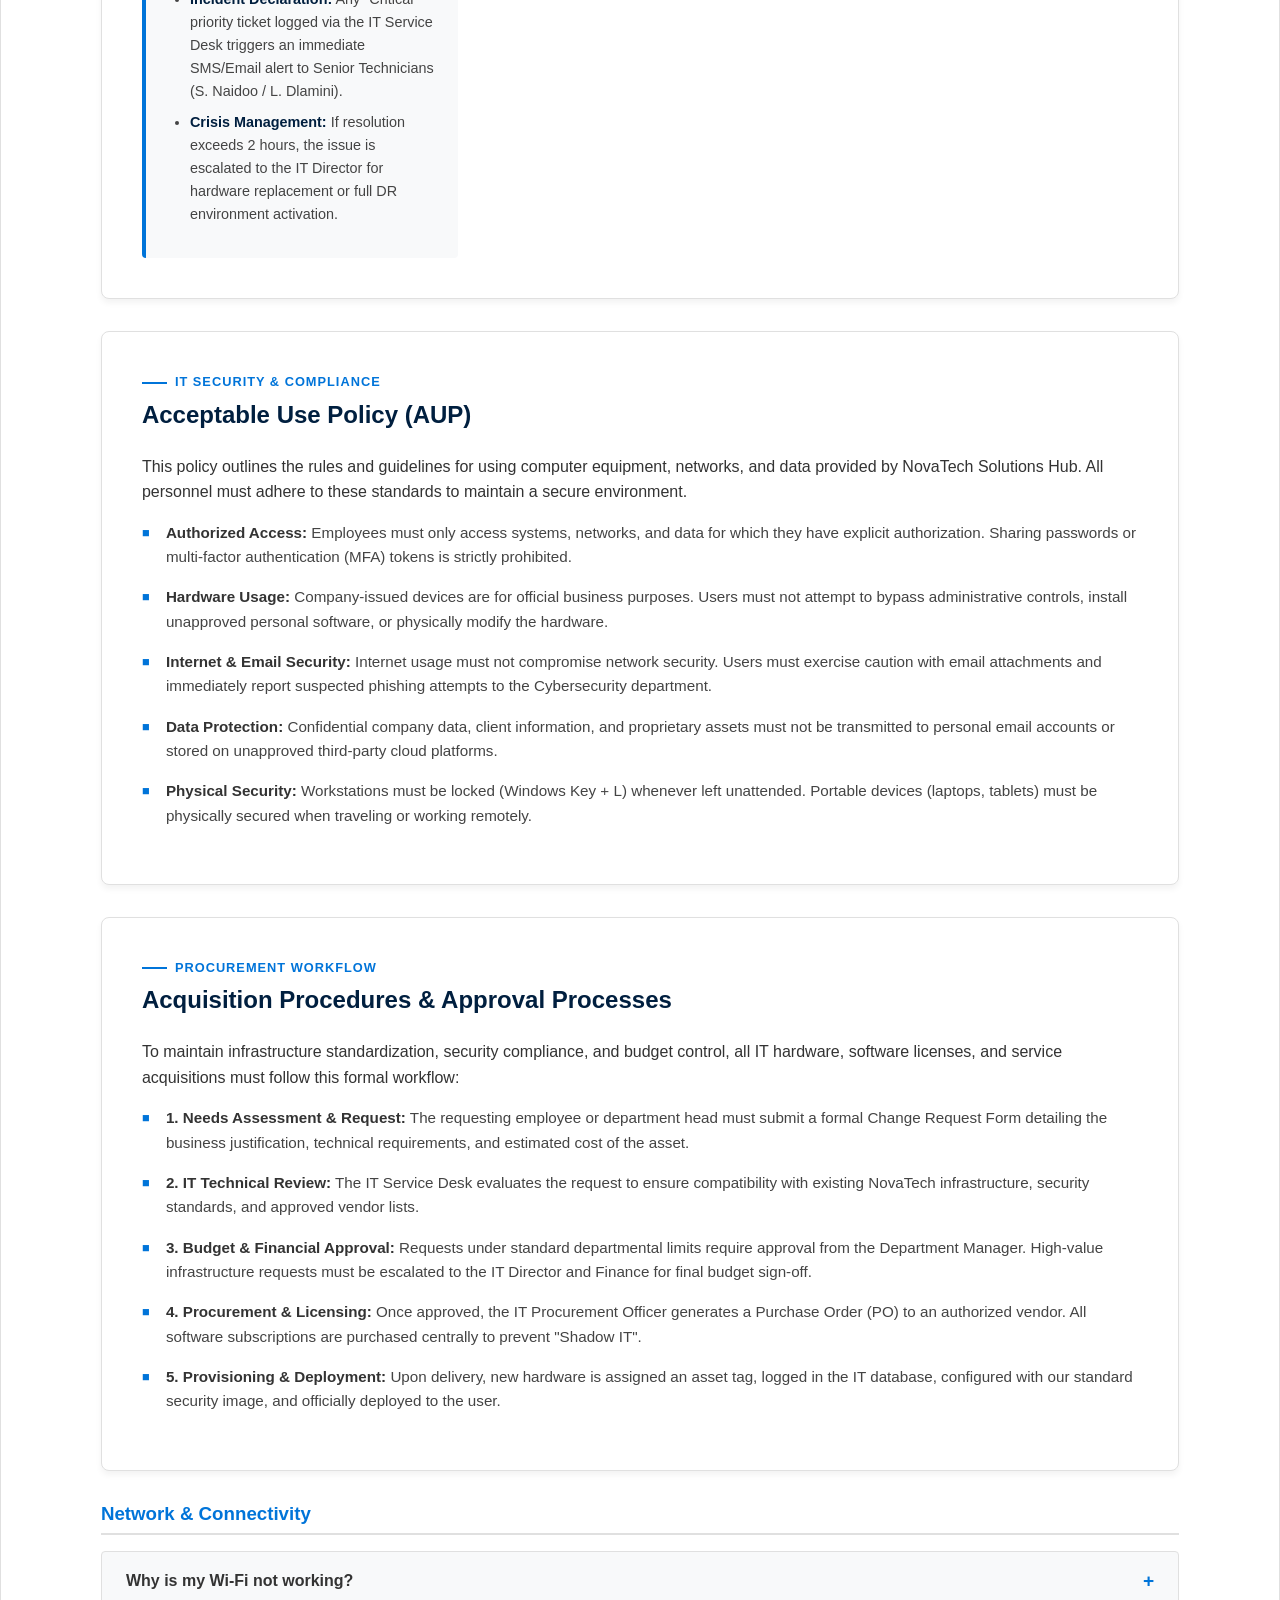
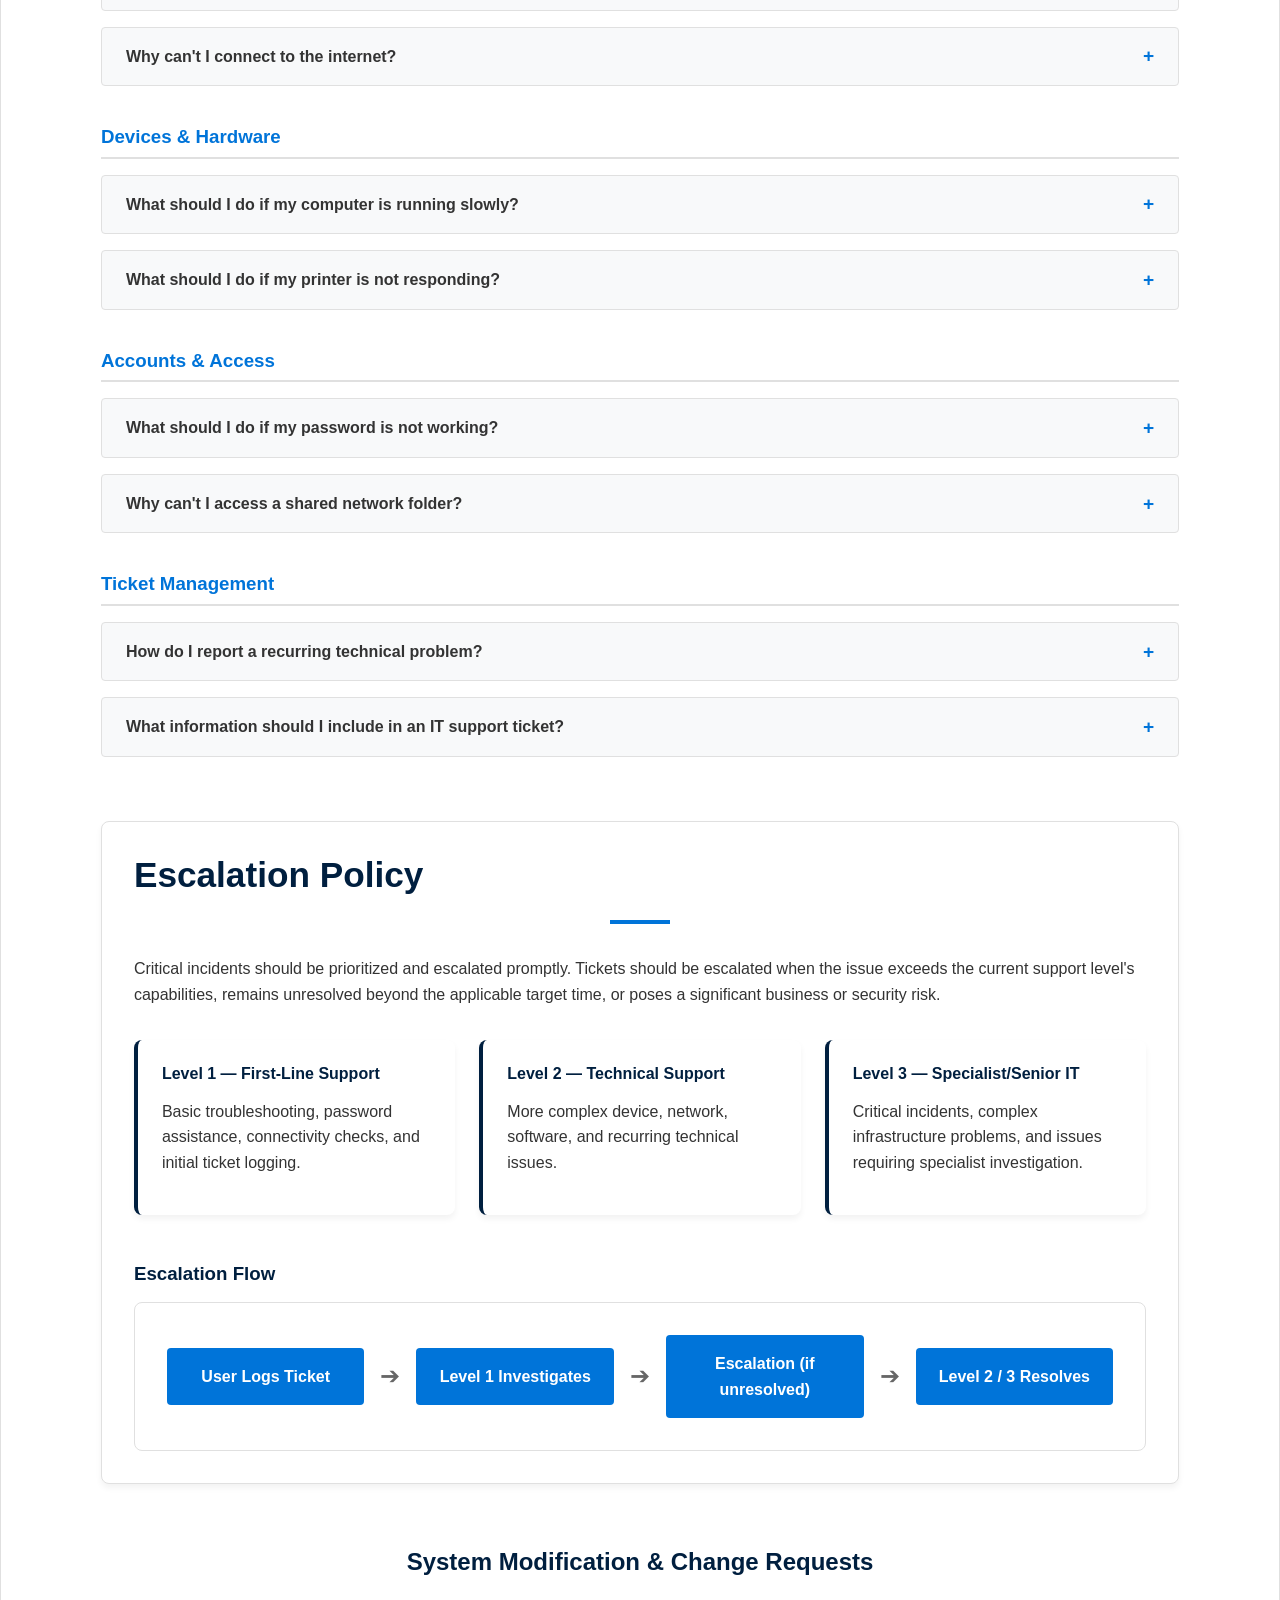
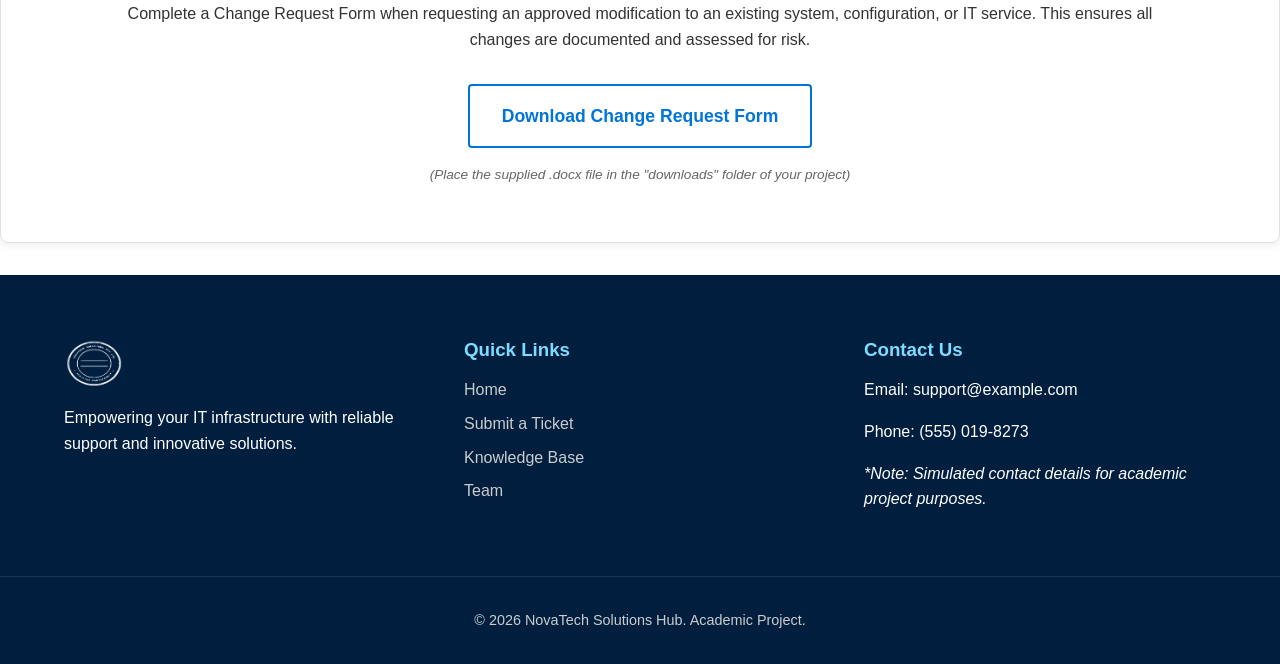
==== commit 688bdb83: "Update knowledge-base.html" ====
--- a/knowledge-base.html
+++ b/knowledge-base.html
@@ -40,6 +40,20 @@
     <!-- Main Content -->
     <section class="kb-section section-padding">
         <div class="container">
+            <!-- Reasons for SOPs Section -->
+<div class="kb-section card mb-4" id="reasons-for-sops">
+    <div class="card-subtitle"><span class="blue-line"></span> OPERATIONAL EXCELLENCE</div>
+    <h2>Why Standard Operating Procedures (SOPs) Matter</h2>
+    <p>At NovaTech Solutions Hub, Standard Operating Procedures (SOPs) form the backbone of our IT Service Desk operations. Implementing rigid, well-documented SOPs is critical for several operational reasons:</p>
+    
+    <ul class="policy-list">
+        <li><strong>Eliminating Operational Ambiguity:</strong> SOPs provide step-by-step instructions that remove guesswork, ensuring uniform service delivery across all IT support tiers.</li>
+        <li><strong>Accelerating Resolution Times:</strong> By standardizing troubleshooting workflows, our technicians resolve critical incidents faster, directly minimizing business disruption.</li>
+        <li><strong>Seamless Knowledge Transfer:</strong> Documented procedures act as an essential reference guide for onboarding new technicians and maintaining continuity during staff changes.</li>
+        <li><strong>Audit & Compliance Readiness:</strong> SOPs establish verifiable audit trails that prove compliance with internal governance, data protection laws, and cybersecurity frameworks.</li>
+    </ul>
+</div>
+
             
             <!-- FAQs Section -->
             <div class="faq-container">
@@ -47,6 +61,7 @@
                     <h2>Frequently Asked Questions</h2>
                     <div class="divider"></div>
                 </div>
+
                 <!-- Disaster Recovery & Business Continuity Plan -->
 <div class="kb-section card mb-4" id="disaster-recovery">
     <div class="card-subtitle"><span class="blue-line"></span> CRITICAL INFRASTRUCTURE</div>
--- a/style.css
+++ b/style.css
@@ -775,4 +775,36 @@
 .drp-item li strong {
     color: var(--primary-color);
 }
-
+/*=========================================
+  POLICY LIST STYLING
+=========================================*/
+.policy-list {
+    list-style-type: none;
+    padding-left: 0;
+    margin-top: 1rem;
+}
+
+.policy-list li {
+    position: relative;
+    padding-left: 1.5rem;
+    margin-bottom: 1rem;
+    font-size: 0.95rem;
+    line-height: 1.6;
+    color: #444;
+}
+
+.policy-list li::before {
+    content: "■";
+    color: var(--secondary-color);
+    position: absolute;
+    left: 0;
+    font-size: 0.8rem;
+    top: 2px;
+}
+
+.policy-list li strong {
+    color: var(--text-dark);
+}
+
+
+
